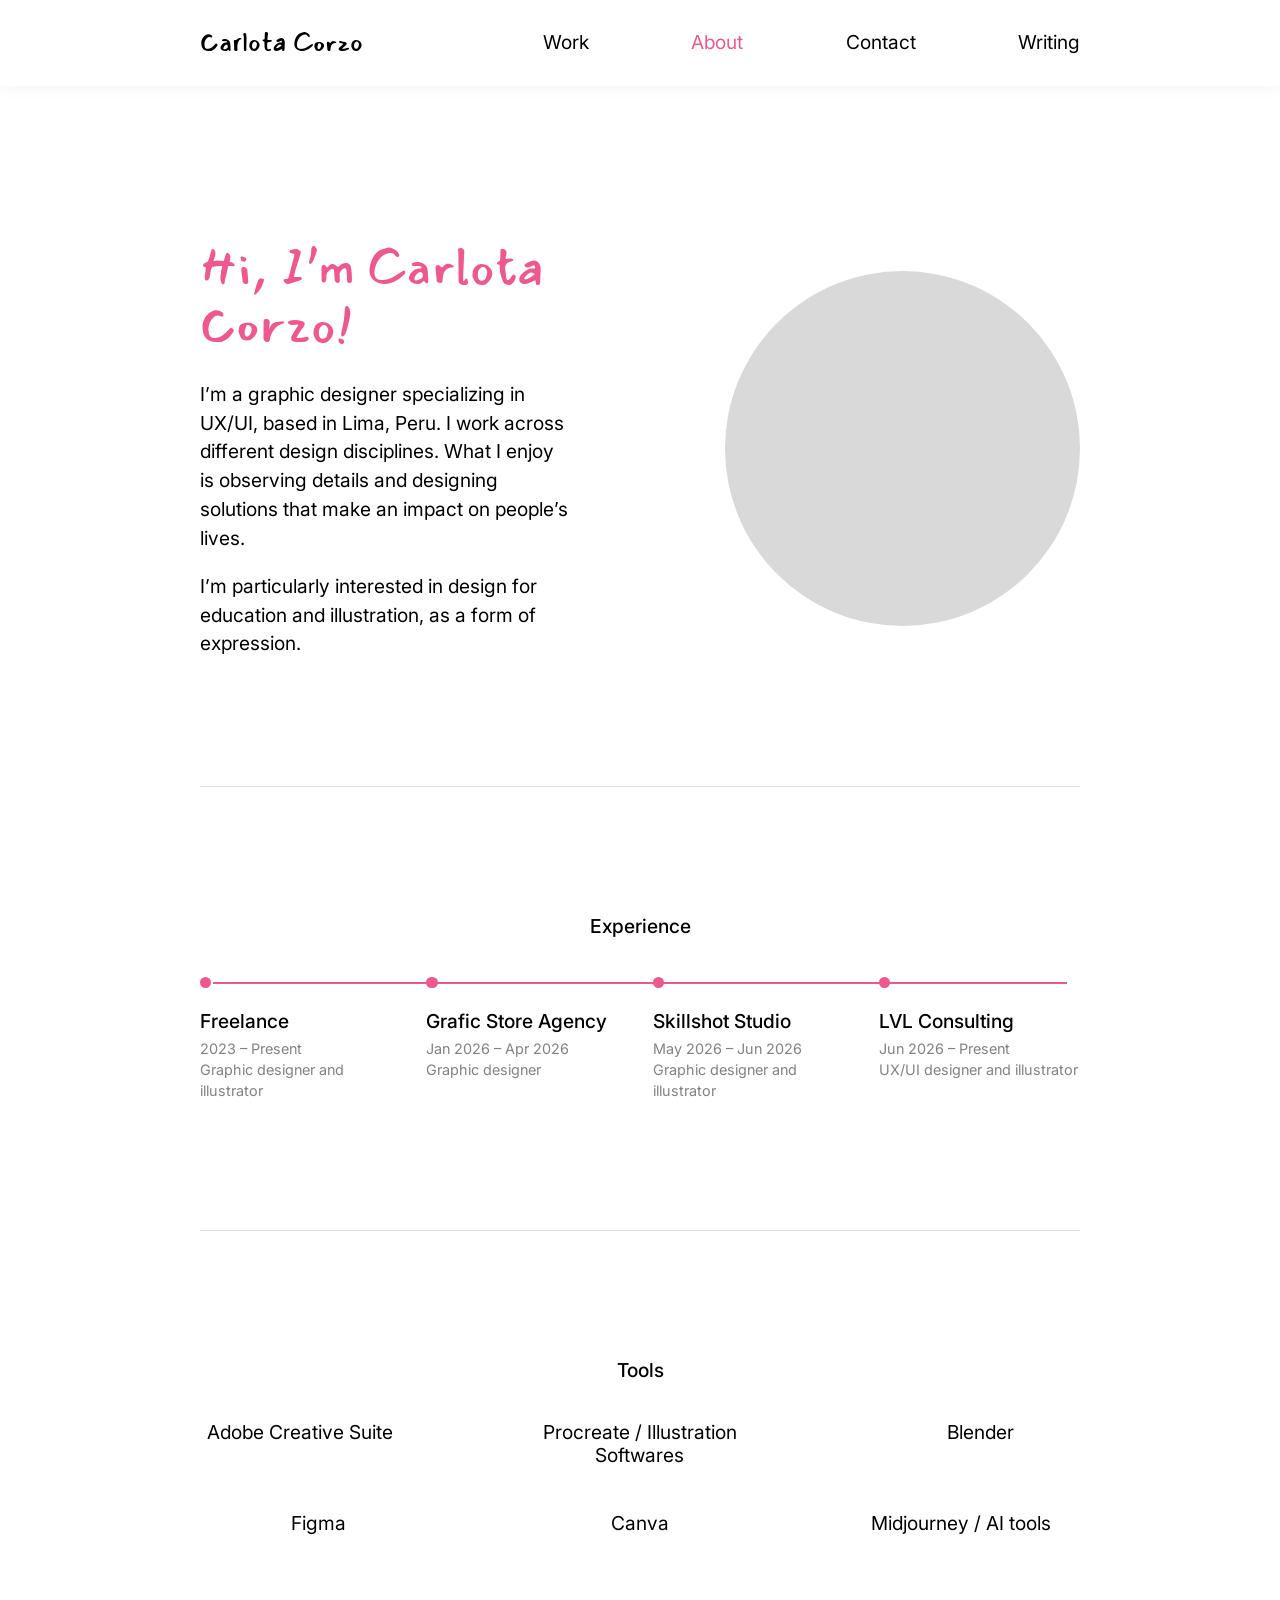
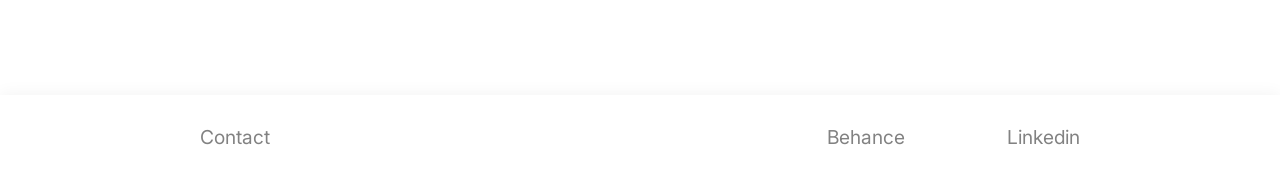
==== about.html @ dc57b3ca "Add files via upload" ====
<!DOCTYPE html>
<html lang="en">
<head>
  <meta charset="UTF-8">
  <meta name="viewport" content="width=device-width, initial-scale=1.0">

  <title>About — Carlota Corzo</title>
  <meta name="description" content="Carlota Corzo is a graphic designer specializing in UX/UI, based in Lima, Peru. Interested in design for education and illustration.">

  <link rel="preconnect" href="https://fonts.googleapis.com">
  <link rel="preconnect" href="https://fonts.gstatic.com" crossorigin>
  <link href="https://fonts.googleapis.com/css2?family=Inter:wght@400;500;600&family=Mansalva&display=swap" rel="stylesheet">

  <link rel="stylesheet" href="css/estilos.css">
</head>

<body>

<div class="pagina">

  <!-- ==========================================================
       NAVEGACIÓN
       ========================================================== -->
  <nav class="nav">
    <a href="index.html" class="nav-logo">Carlota Corzo</a>
    <ul class="nav-links">
      <li><a href="work.html">Work</a></li>
      <li><a href="about.html" class="activo">About</a></li>
      <li><a href="contact.html">Contact</a></li>
      <li><a href="writing.html">Writing</a></li>
    </ul>
  </nav>


  <main class="cuerpo">

    <!-- ==========================================================
         1. PRESENTACIÓN
         Texto a la izquierda, tu foto en el círculo de la derecha.
         ========================================================== -->
    <section class="about-intro">

      <div class="about-texto">

        <h1 class="about-saludo">Hi, I&rsquo;m Carlota Corzo!</h1>
        <!-- Es un <h1> y no un <p> por dos razones: es el
             encabezado principal de la página, y además así no
             le aplica la regla ".about-texto p", que es más
             específica que ".about-saludo" y lo achicaba. -->

        <p>
          I&rsquo;m a graphic designer specializing in UX/UI, based in
          Lima, Peru. I work across different design disciplines. What I
          enjoy is observing details and designing solutions that make an
          impact on people&rsquo;s lives.
        </p>

        <p>
          I&rsquo;m particularly interested in design for education and
          illustration, as a form of expression.
        </p>

      </div>

      <div class="about-foto">
        <!-- Cuando elijas la foto, descomenta esto:
        <img src="imagenes/carlota.jpg" alt="Carlota Corzo">
        Acá el alt SÍ lleva texto: es tu retrato, no decoración.
        -->
      </div>

    </section>


    <hr class="separador">


    <!-- ==========================================================
         2. EXPERIENCIA

         ⚠️ El orden va de izquierda a derecha en el sentido del
         tiempo: lo más antiguo primero, lo actual al final. En tu
         Figma estaba al revés, y un eje horizontal se lee como que
         el tiempo avanza hacia la derecha.

         Y está agregado el freelance, que había desaparecido.
         Con él puesto, tres prácticas en un mismo año dejan de
         leerse como rotación.

         Para agregar o quitar un puesto: copia o borra un bloque
         <div class="puesto"> entero. La línea rosa y los puntos
         se reacomodan solos.
         ========================================================== -->
    <section>
      <h2 class="titulo-seccion">Experience</h2>

      <div class="timeline">

        <div class="puesto">
          <div class="puesto-datos">
            <h3>Freelance</h3>
            <span class="fecha">2023 &ndash; Present</span>
            <span class="rol">Graphic designer and illustrator</span>
          </div>
        </div>

        <div class="puesto">
          <div class="puesto-datos">
            <h3>Grafic Store Agency</h3>
            <span class="fecha">Jan 2026 &ndash; Apr 2026</span>
            <span class="rol">Graphic designer</span>
          </div>
        </div>

        <div class="puesto">
          <div class="puesto-datos">
            <h3>Skillshot Studio</h3>
            <span class="fecha">May 2026 &ndash; Jun 2026</span>
            <span class="rol">Graphic designer and illustrator</span>
          </div>
        </div>

        <div class="puesto">
          <div class="puesto-datos">
            <h3>LVL Consulting</h3>
            <span class="fecha">Jun 2026 &ndash; Present</span>
            <span class="rol">UX/UI designer and illustrator</span>
          </div>
        </div>

      </div>
    </section>


    <hr class="separador">


    <!-- ==========================================================
         3. HERRAMIENTAS
         Seis, en dos filas desplazadas entre sí. El zigzag se
         arma desde el CSS, no desde acá: en el HTML son una
         lista normal y corriente.
         ========================================================== -->
    <section>
      <h2 class="titulo-seccion">Tools</h2>

      <ul class="tools">
        <li>Adobe Creative Suite</li>
        <li>Procreate / Illustration Softwares</li>
        <li>Blender</li>
        <li>Figma</li>
        <li>Canva</li>
        <li>Midjourney / AI tools</li>
      </ul>
    </section>

  </main>


  <!-- ==========================================================
       PIE DE PÁGINA
       ========================================================== -->
  <footer class="pie">
    <a href="contact.html">Contact</a>
    <ul class="pie-redes">
      <li><a href="https://www.behance.net/" target="_blank" rel="noopener">Behance</a></li>
      <li><a href="https://www.linkedin.com/" target="_blank" rel="noopener">Linkedin</a></li>
    </ul>
  </footer>

</div>

</body>
</html>
---- css/estilos.css ----
/* ============================================================
   PORTAFOLIO DE CARLOTA CORZO
   Todas las medidas vienen de tu Figma (frame de 1875px).

   Índice:
     1. La escala        cómo el diseño se adapta a cada pantalla
     2. Variables        colores y medidas
     3. Reseteo
     4. Base
     5. Navegación
     6. Hero
     7. Marquee          el carrusel infinito
     8. Capabilities
     9. Botón
    10. Pie de página
    11. Tablet y celular
    12. Menos movimiento
   ============================================================ */


/* ------------------------------------------------------------
   1. LA ESCALA
   Esto es lo que hace que tu diseño se vea igual en cualquier
   pantalla, y vale la pena entenderlo porque es lo que resuelve
   el problema de "en Figma se ve distinto".

   Diseñaste a 1875px. Casi ninguna pantalla tiene 1875px.
   Hay dos maneras de resolverlo:

   a) Medidas fijas: 36px son 36px siempre. En una pantalla de
      1400 el texto ocupa proporcionalmente más y tu composición
      se rompe.

   b) Medidas proporcionales: todo se achica junto, manteniendo
      las proporciones exactas. Es lo que hace Figma cuando te
      muestra el canvas al 75%.

   Elegimos la (b). El truco: en vez de escribir "36px" en cada
   regla, escribimos "2.25rem". Un "rem" es el tamaño base de la
   página, y acá ese tamaño base no es fijo: es un porcentaje
   del ancho de la ventana.

     16 / 1875 × 100 = 0.8533vw

   Entonces a 1875px de ancho, 1rem = 16px y todo mide lo de tu
   Figma. A 1400px, 1rem = 11.9px y todo mide un 75%, con las
   mismas proporciones.

   El clamp() le pone techo y piso: no crece más allá de tu
   diseño y no se achica hasta volverse ilegible.
   ------------------------------------------------------------ */
/* ⬇️ ESTA LÍNEA CONTROLA EL TAMAÑO DE TODO EL SITIO.

   El Figma está hecho a 16. Acá va 9.6, que es el 60%, porque
   es el tamaño que elegiste mirándolo en pantalla.

   Sube o baja ese número y cambia TODO junto, sin deformar nada:
   textos, círculo, cuadros del carrusel, separaciones, botón.
     16    = tu Figma a tamaño real
     12.8  = 80%, lo que elegiste
     11.2  = 70%
     9.6   = 60%                                                  */
html {
  font-size: 12.8px;
}

/* La tabla de conversión, por si quieres tocar algo:
     8px  = 0.5rem        80px  = 5rem
    10px  = 0.625rem     107px  = 6.6875rem
    16px  = 1rem         128px  = 8rem
    24px  = 1.5rem       160px  = 10rem
    32px  = 2rem         192px  = 12rem
    36px  = 2.25rem      319px  = 19.9375rem
    39px  = 2.4375rem    323px  = 20.1875rem
    40px  = 2.5rem       444px  = 27.75rem
    44px  = 2.75rem      690px  = 43.125rem
    48px  = 3rem         749px  = 46.8125rem
   Para convertir: el valor en px dividido 16. */


/* ------------------------------------------------------------
   2. VARIABLES
   ------------------------------------------------------------ */
:root {
  --tinta:  #000000;   /* Figma: negro puro en los textos */
  --papel:  #FFFFFF;
  --gris:   #828282;   /* Figma: los textos del pie */
  --hueco:  #D9D9D9;   /* Figma: los espacios sin imagen */
  --rosa:   #EE588F;   /* Figma: el acento */

  --ancho:  117.1875rem;  /* 1875px, tu frame */

  /* El aire a los lados. Lo elegiste mirándolo en pantalla.
     En tu Figma eran 80px, pero a pantalla completa quedaba
     demasiado pegado a los bordes. Va en px fijos a propósito:
     así no cambia cuando cambias el tamaño del sitio.
     El carrusel NO lo usa: sus piezas tocan el borde. */
  --margen: 200px;
  --sombra: 0 0.0625rem 1.25rem rgba(0, 0, 0, 0.05);  /* la de nav y pie */
}


/* ------------------------------------------------------------
   3. RESETEO
   ------------------------------------------------------------ */
* {
  margin: 0;
  padding: 0;
  box-sizing: border-box;
}

html { scroll-behavior: smooth; }


/* ------------------------------------------------------------
   4. BASE
   ------------------------------------------------------------ */
body {
  font-family: 'Inter', -apple-system, system-ui, sans-serif;
  font-size: 1.5rem;       /* 24px, que es tu tamaño de texto base */
  line-height: 1.2083;     /* 29/24, el interlineado de tu Figma */
  color: var(--tinta);
  background: var(--papel);
  -webkit-font-smoothing: antialiased;
}

a {
  color: inherit;
  text-decoration: none;
}

/* La página entera, apilada. El gap de 192px es el del
   Frame 36 de tu Figma, el que separa nav, contenido y pie. */
/* La página ocupa todo el ancho de la ventana, sin franjas
   blancas a los lados. Los tamaños son los de tu Figma al 60%,
   pero la maquetación se estira a la pantalla que haya. */
.pagina {
  display: flex;
  flex-direction: column;
  gap: 12rem;              /* 192px */
  width: 100%;
  min-height: 100vh;       /* al menos tan alta como la ventana */
}

/* El cuerpo crece para ocupar lo que sobre, y así el pie queda
   pegado abajo aunque la página tenga poco contenido. Sin esto,
   en Contact el pie quedaba a media pantalla con un hueco
   blanco debajo. */
.cuerpo { flex: 1; }


/* ------------------------------------------------------------
   5. NAVEGACIÓN
   Figma, Frame 2: 1875×107, padding 24px 80px, sombra suave.
   ------------------------------------------------------------ */
.nav {
  display: flex;
  justify-content: space-between;
  align-items: center;
  height: 6.6875rem;       /* 107px */
  padding: 1.5rem var(--margen);   /* 24px 80px */
  background: var(--papel);
  box-shadow: var(--sombra);
  position: sticky;
  top: 0;
  z-index: 100;
}

/* El logo. Siempre lleva al home, en todas las páginas. */
.nav-logo {
  font-family: 'Mansalva', cursive;
  font-weight: 400;
  font-size: 2rem;         /* 32px */
  line-height: 2.1875rem;  /* 35px */
}

.nav-links {
  display: flex;
  align-items: center;
  gap: 8rem;               /* 128px */
  list-style: none;
}

.nav-links a {
  font-size: 1.5rem;       /* 24px */
  line-height: 1.8125rem;  /* 29px */
  transition: color 0.18s;
}

.nav-links a:hover { color: var(--rosa); }

/* .activo marca la página en la que estás */
.nav-links a.activo { color: var(--rosa); }


/* ------------------------------------------------------------
   EL CUERPO
   Figma, Frame 19: las tres secciones con 160px entre ellas.
   ------------------------------------------------------------ */
.cuerpo {
  display: flex;
  flex-direction: column;
  gap: 10rem;              /* 160px */
}


/* ------------------------------------------------------------
   6. HERO
   Figma, Frame 16: alto 444, padding lateral 80, gap 323,
   contenido centrado.
   ------------------------------------------------------------ */
/* El texto a la izquierda y el círculo a la derecha, separados
   por todo el ancho disponible. En tu Figma iban centrados con
   323px entre medio, pero eso era a 1875 justos; en una pantalla
   más ancha quedarían los dos apiñados en el medio. */
.hero {
  display: flex;
  justify-content: space-between;
  align-items: center;
  gap: 20.1875rem;         /* 323px, el mínimo entre los dos */
  height: 27.75rem;        /* 444px */
  padding: 0 var(--margen);
}

/* La columna izquierda: la frase y, debajo, el botón */
.hero-izq {
  display: flex;
  flex-direction: column;
  align-items: flex-start;   /* el botón no se estira */
  gap: 3rem;
  flex-shrink: 0;
}

.hero-texto {
  width: 46.8125rem;       /* 749px, es lo que decide dónde corta */
  font-size: 2.25rem;      /* 36px */
  line-height: 2.75rem;    /* 44px */
}

/* La negrita y el rosa van por dentro del párrafo */
.hero-texto strong { font-weight: 600; }
.acento { color: var(--rosa); }

/* El círculo donde irá tu ilustración */
.hero-circulo {
  width: 27.75rem;         /* 444px */
  height: 27.75rem;
  flex-shrink: 0;
  border-radius: 50%;
  background: var(--hueco);
  overflow: hidden;
}

.hero-circulo img {
  width: 100%;
  height: 100%;
  object-fit: cover;       /* llena sin deformarse */
}


/* ------------------------------------------------------------
   7. EL MARQUEE
   Figma, Frame 17: piezas de 319×319, separadas 39px, sin
   padding lateral (tocan los bordes de la pantalla).

   Cómo funciona el bucle:
   1. La fila está escrita DOS VECES, idéntica
   2. La animación mueve la pista la mitad de su ancho total
   3. Al llegar vuelve al inicio de golpe, y como la segunda
      copia es igual a la primera, el salto cae donde la imagen
      es la misma y el ojo no lo nota

   Por eso la separación va con margin-right y no con gap: con
   gap, la última pieza no lleva separación y la cuenta del 50%
   se desajusta un poco, lo justo para que el salto se vea.
   ------------------------------------------------------------ */
.marquee {
  height: 19.9375rem;      /* 319px */
  overflow: hidden;
}

.marquee-pista {
  display: flex;
  width: max-content;
  animation: desliza 60s linear infinite;
}

/* Sube el 60s para que vaya más lento, bájalo para más rápido */

@keyframes desliza {
  from { transform: translateX(0); }
  to   { transform: translateX(-50%); }
}

/* Se pausa al pasar el mouse, para poder mirar una pieza */
.marquee:hover .marquee-pista { animation-play-state: paused; }

/* Cada pieza es un enlace: al hacer clic lleva a su proyecto.
   Antes eran bloques muertos y nada avisaba que se podía. */
.marquee-item {
  display: block;
  width: 19.9375rem;       /* 319px */
  height: 19.9375rem;
  margin-right: 2.4375rem; /* 39px */
  flex-shrink: 0;
  background: var(--hueco);
  overflow: hidden;
  transition: opacity 0.25s;
}

.marquee-item:hover { opacity: 0.8; }

.marquee-item img {
  width: 100%;
  height: 100%;
  object-fit: cover;
}


/* ------------------------------------------------------------
   8. CAPABILITIES
   Figma, Frame 18: alto 258, padding lateral 80, el bloque
   pegado a la derecha. Frame 6: ancho 690, gap 24 entre partes.
   ------------------------------------------------------------ */
.capacidades {
  display: flex;
  justify-content: flex-end;   /* pegado a la derecha */
  align-items: center;
  height: 16.125rem;           /* 258px */
  padding: 0 var(--margen);
}

.capacidades-bloque {
  display: flex;
  flex-direction: column;
  align-items: flex-start;
  gap: 1.5rem;                 /* 24px */
  width: 43.125rem;            /* 690px */
}

/* El rótulo */
.rotulo {
  font-weight: 500;
  font-size: 1.5rem;           /* 24px */
  line-height: 1.8125rem;      /* 29px */
}

.capacidades p {
  font-size: 2rem;             /* 32px */
  line-height: 2.4375rem;      /* 39px */
}

/* La separación entre las dos frases, dentro del mismo bloque */
.capacidades .frase-1 { margin-bottom: 1rem; }  /* 16px */


/* ------------------------------------------------------------
   9. BOTÓN
   Figma, Frame 5: 247×48, padding 8px 40px, borde 1.5 rosa,
   radio 40.
   ------------------------------------------------------------ */
.boton {
  display: inline-flex;
  justify-content: center;
  align-items: center;
  height: 3rem;                /* 48px */
  padding: 0.5rem 2.5rem;      /* 8px 40px */
  border: 1.5px solid var(--rosa);
  border-radius: 2.5rem;       /* 40px */
  color: var(--rosa);
  font-weight: 500;
  font-size: 1.5rem;           /* 24px */
  line-height: 1.8125rem;      /* 29px */
  white-space: nowrap;         /* que el texto no se parta */
  transition: background 0.18s, color 0.18s;
}

.boton:hover {
  background: var(--rosa);
  color: var(--papel);
}

/* La flechita que va dentro de algunos botones. Se separa un
   poco al pasar el mouse, el mismo gesto que el navegador de
   proyectos y la flecha de volver. */
.boton .flecha {
  display: inline-block;
  margin-left: 0.75rem;
  transition: margin-left 0.18s;
}

.boton:hover .flecha { margin-left: 1.25rem; }


/* ------------------------------------------------------------
   10. PIE DE PÁGINA
   Figma, Frame 3: idéntico a la nav, con los textos en gris.
   ------------------------------------------------------------ */
.pie {
  display: flex;
  justify-content: space-between;
  align-items: center;
  height: 6.6875rem;           /* 107px */
  padding: 1.5rem var(--margen);
  background: var(--papel);
  color: var(--gris);

  /* La sombra va hacia ARRIBA, al revés que la de la nav.
     Una sombra siempre se proyecta hacia el contenido que está
     al otro lado: la nav la tira hacia abajo, el pie hacia
     arriba. Con la misma de la nav quedaba una franja gris
     colgando debajo del pie. */
  box-shadow: 0 -0.0625rem 1.25rem rgba(0, 0, 0, 0.05);
}

.pie a {
  font-size: 1.5rem;
  line-height: 1.8125rem;
  transition: color 0.18s;
}

.pie a:hover { color: var(--rosa); }

.pie-redes {
  display: flex;
  align-items: center;
  gap: 8rem;                   /* 128px */
  list-style: none;
}


/* ============================================================
   LA PÁGINA WORK
   ============================================================ */


/* ------------------------------------------------------------
   W1. LA CABECERA
   El rótulo y el titular a la izquierda; el filtro a la derecha.
   ------------------------------------------------------------ */
.work-cabecera {
  display: flex;
  justify-content: space-between;
  align-items: flex-end;   /* alineados por abajo, no por arriba */
  gap: 5rem;
  padding: 0 var(--margen);
}

.work-titular {
  margin-top: 1.5rem;      /* 24px */
  max-width: 37rem;        /* fuerza el corte en dos líneas */
  font-size: 2.5rem;       /* 40px */
  line-height: 1.22;
  font-weight: 400;        /* el titular NO va en negrita */
}


/* ------------------------------------------------------------
   W2. LOS CONTROLES DEL FILTRO
   ------------------------------------------------------------ */
.filtros {
  display: flex;
  align-items: center;
  gap: 2rem;
  flex-shrink: 0;          /* que no se aplasten */
}

/* El desplegable. Los navegadores le ponen un estilo propio
   bastante feo, así que lo apagamos con appearance: none y
   dibujamos la flechita nosotros, con una imagen de fondo. */
.filtro-select {
  appearance: none;
  -webkit-appearance: none;
  font-family: inherit;
  font-size: 1.5rem;       /* 24px */
  color: var(--tinta);
  background-color: var(--papel);
  border: 1px solid #CFCFCF;
  border-radius: 2.5rem;   /* la cápsula */
  padding: 0.6rem 3.5rem 0.6rem 1.75rem;  /* el hueco de la derecha es para la flecha */
  cursor: pointer;

  /* La flechita, dibujada como un SVG dentro del propio CSS */
  background-image: url("data:image/svg+xml;utf8,<svg xmlns='http://www.w3.org/2000/svg' width='14' height='9' viewBox='0 0 14 9' fill='none'><path d='M1 1L7 7L13 1' stroke='%23333' stroke-width='1.6' stroke-linecap='round'/></svg>");
  background-repeat: no-repeat;
  background-position: right 1.5rem center;
  transition: border-color 0.18s;
}

.filtro-select:hover { border-color: var(--rosa); }

/* Cuando hay un filtro puesto, el control se pone rosa.
   La clase la agrega el JavaScript. */
.filtro-select.activo {
  border-color: var(--rosa);
  color: var(--rosa);
}

/* "Clear filters" es un botón, no un enlace: ejecuta una acción
   en la página, no lleva a otro lado. Pero se ve como texto. */
.limpiar {
  font-family: inherit;
  font-size: 1.5rem;
  color: var(--gris);
  background: none;
  border: none;
  cursor: pointer;
  transition: color 0.18s;
}

.limpiar:hover { color: var(--rosa); }


/* ------------------------------------------------------------
   W3. LA GRILLA DE PROYECTOS
   Tres columnas. Es la parte que más vas a tocar.
   ------------------------------------------------------------ */
.grilla {
  display: grid;
  grid-template-columns: repeat(3, 1fr);
  gap: 5rem 3.5rem;        /* 80px entre filas, 56px entre columnas */
  padding: 0 var(--margen);
}

.pieza {
  display: block;
}

/* Cuando una pieza no pasa el filtro, el JavaScript le pone
   esta clase y desaparece de la grilla. Las demás se reacomodan
   solas, que es la gracia de usar grid. */
.pieza.oculta { display: none; }

.pieza-imagen {
  aspect-ratio: 1 / 1;     /* siempre cuadrada */
  background: var(--hueco);
  overflow: hidden;
  margin-bottom: 1.25rem;
  transition: opacity 0.25s;
}

.pieza:hover .pieza-imagen { opacity: 0.82; }

.pieza-imagen img {
  width: 100%;
  height: 100%;
  object-fit: cover;       /* llena sin deformarse */
}

.pieza-titulo {
  font-size: 1.5rem;       /* 24px */
  font-weight: 500;
  line-height: 1.2;
  padding-bottom: 0.5rem;
  border-bottom: 1px solid #D5D5D5;   /* la línea fina de tu Figma */
}

.pieza-tags {
  margin-top: 0.5rem;
  font-size: 1rem;         /* 16px */
  color: var(--gris);
}

/* El aviso que aparece si el filtro no encuentra nada */
.sin-resultados {
  grid-column: 1 / -1;     /* ocupa las tres columnas */
  padding: 4rem 0;
  font-size: 1.5rem;
  color: var(--gris);
}


/* ============================================================
   LA PÁGINA ABOUT
   ============================================================ */


/* ------------------------------------------------------------
   A1. EL BLOQUE DE PRESENTACIÓN
   Misma estructura que el hero de la portada: texto a la
   izquierda, círculo a la derecha. Acá el círculo es tu foto.
   ------------------------------------------------------------ */
.about-intro {
  display: flex;
  justify-content: space-between;
  align-items: center;
  gap: 12rem;
  padding: 0 var(--margen);
}

.about-texto {
  max-width: 46.8125rem;   /* 749px, el mismo ancho del hero */
}

/* El saludo va entero en Mansalva y en rosa, de un solo tamaño.
   Es una frase cerrada, no el arranque de la que sigue, y por
   eso lleva el espacio de un párrafo completo debajo. */
/* ⚠️ Esta regla la comparte con el "Let's talk." de Contact.
   Son los dos saludos grandes del sitio y tienen que verse
   igual, así que se declaran juntos a propósito: por separado
   se desincronizaron una vez y cada uno acabó con un tamaño
   distinto en pantalla angosta. */
.about-saludo,
.contacto-titular {
  font-family: 'Mansalva', cursive;
  font-size: 3.90625rem;   /* 50px, lo elegiste a ojo */
  font-weight: 400;
  line-height: 1.15;
  margin-bottom: 2rem;
  color: var(--rosa);
}

.about-texto p {
  font-size: 1.5rem;       /* 24px */
  line-height: 1.5;
  margin-bottom: 1.5rem;
}

.about-texto p:last-child { margin-bottom: 0; }

/* El círculo de la foto */
.about-foto {
  width: 27.75rem;         /* 444px, igual que el de la portada */
  height: 27.75rem;
  flex-shrink: 0;
  border-radius: 50%;
  background: var(--hueco);
  overflow: hidden;
}

.about-foto img {
  width: 100%;
  height: 100%;
  object-fit: cover;
}


/* ------------------------------------------------------------
   A2. LAS LÍNEAS SEPARADORAS Y LOS TÍTULOS DE SECCIÓN
   ------------------------------------------------------------ */
.separador {
  height: 1px;
  background: #E0E0E0;
  border: none;
  margin: 0 var(--margen);
}

.titulo-seccion {
  text-align: center;
  font-size: 1.5rem;       /* 24px */
  font-weight: 500;
  margin-bottom: 3rem;
}


/* ------------------------------------------------------------
   A3. LA LÍNEA DE TIEMPO

   Va de izquierda a derecha en el sentido del tiempo: lo más
   antiguo a la izquierda, lo actual a la derecha. En tu Figma
   estaba al revés, y un eje horizontal se lee como que el tiempo
   avanza hacia la derecha.

   La línea rosa es un pseudo-elemento: un trocito de decoración
   que se dibuja desde el CSS, sin tener que ponerlo en el HTML.
   ------------------------------------------------------------ */
.timeline {
  position: relative;
  display: grid;
  grid-auto-flow: column;        /* los puestos, en fila */
  grid-auto-columns: 1fr;        /* todos del mismo ancho */
  padding: 0 var(--margen);
  gap: 2rem;
}

/* La línea horizontal que los une */
.timeline::before {
  content: "";
  position: absolute;
  top: 0.4375rem;                /* a la altura del centro de los puntos */
  left: calc(var(--margen) + 1rem);
  right: calc(var(--margen) + 1rem);
  height: 1.5px;
  background: var(--rosa);
}

.puesto { position: relative; }

/* El puntito rosa de cada puesto */
.puesto::before {
  content: "";
  position: absolute;
  top: 0;
  left: 0;
  width: 0.875rem;
  height: 0.875rem;
  border-radius: 50%;
  background: var(--rosa);
}

.puesto-datos {
  padding-top: 2.5rem;           /* deja aire debajo del punto */
  border-top: 1px solid transparent;
}

.puesto h3 {
  font-size: 1.5rem;             /* 24px */
  font-weight: 500;
  margin-bottom: 0.5rem;
}

.puesto .fecha,
.puesto .rol {
  display: block;
  font-size: 1.125rem;           /* 18px */
  color: var(--gris);
  line-height: 1.45;
}


/* ------------------------------------------------------------
   A4. LAS HERRAMIENTAS
   Seis, en dos filas, desplazadas entre sí para que no se lean
   como una tabla. Es el zigzag de tu Figma.
   ------------------------------------------------------------ */
.tools {
  display: grid;
  grid-template-columns: repeat(3, 1fr);
  gap: 2rem;
  padding: 0 var(--margen);
  text-align: center;
  font-size: 1.5rem;             /* 24px */
}

/* El desplazamiento que arma el zigzag. Sube o baja estos
   valores para abrirlo o cerrarlo. */
.tools li:nth-child(1) { transform: translateX(-3rem); }
.tools li:nth-child(3) { transform: translateX(3rem); }
.tools li:nth-child(4) { transform: translate(-1.5rem, 1.5rem); }
.tools li:nth-child(5) { transform: translateY(1.5rem); }
.tools li:nth-child(6) { transform: translate(1.5rem, 1.5rem); }

.tools { list-style: none; padding-bottom: 2rem; }


/* ============================================================
   LA PÁGINA CONTACT
   ============================================================ */


/* ------------------------------------------------------------
   C1. EL BLOQUE DE ARRIBA
   Titular y bajada a la izquierda, formulario a la derecha.
   ------------------------------------------------------------ */
.contacto-intro {
  display: flex;
  justify-content: space-between;
  align-items: flex-start;
  gap: 10rem;
  padding: 0 var(--margen);
}

.contacto-texto { max-width: 37rem; }

.contacto-texto p {
  font-size: 1.5rem;       /* 24px */
  line-height: 1.5;
}


/* ------------------------------------------------------------
   C2. EL FORMULARIO
   ------------------------------------------------------------ */
.formulario {
  width: 43.125rem;        /* 690px, el mismo ancho de Capabilities */
  flex-shrink: 0;
  display: flex;
  flex-direction: column;
  gap: 1.5rem;
}

.campo {
  display: flex;
  flex-direction: column;
  gap: 0.5rem;
}

.campo label {
  font-size: 1rem;         /* 16px */
  color: var(--gris);
}

/* Los campos de texto. font: inherit es importante: sin eso,
   los navegadores les ponen su propia tipografía y quedan
   distintos al resto del sitio. */
.campo input,
.campo textarea {
  font: inherit;
  font-size: 1.25rem;      /* 20px */
  color: var(--tinta);
  background: var(--papel);
  border: 1px solid #CFCFCF;
  border-radius: 0.75rem;
  padding: 0.9rem 1.25rem;
  transition: border-color 0.18s;
}

.campo textarea {
  resize: vertical;        /* se puede agrandar a lo alto, no a lo ancho */
  min-height: 9rem;
}

/* :focus es cuando el campo está seleccionado. outline: none
   apaga el recuadro feo del navegador, pero SOLO porque lo
   reemplazamos por el borde rosa: nunca hay que quitarlo sin
   poner otra señal, o quien navega con teclado se pierde. */
.campo input:focus,
.campo textarea:focus {
  outline: none;
  border-color: var(--rosa);
}

/* El botón de enviar. Es el mismo de la portada pero relleno,
   porque acá es la acción principal de la página. */
.boton-lleno {
  align-self: flex-start;
  border: 1.5px solid var(--rosa);
  background: var(--rosa);
  color: var(--papel);
}

.boton-lleno:hover {
  background: var(--papel);
  color: var(--rosa);
}


/* ------------------------------------------------------------
   C3. LA LISTA DE ENLACES
   Filas anchas separadas por líneas finas. Es el mismo recurso
   que usan las tarjetas de Work y los puestos de About.
   ------------------------------------------------------------ */
.enlaces {
  list-style: none;
  padding: 0 var(--margen);
}

.enlaces li { border-top: 1px solid #E0E0E0; }

.enlaces li:last-child { border-bottom: 1px solid #E0E0E0; }

.enlaces a {
  display: flex;
  justify-content: space-between;
  align-items: baseline;
  gap: 2rem;
  padding: 1.75rem 0;
  font-size: 2rem;         /* 32px */
  transition: padding-left 0.22s, color 0.22s;
}

/* Al pasar el mouse, el renglón se corre hacia adentro */
.enlaces a:hover {
  padding-left: 1.5rem;
  color: var(--rosa);
}

.enlaces .dato {
  font-size: 1.5rem;       /* 24px */
  color: var(--gris);
}

.enlaces a:hover .dato { color: var(--rosa); }


/* ============================================================
   LA PÁGINA WRITING
   ============================================================ */


/* ------------------------------------------------------------
   W-1. LA LISTA DE TEXTOS

   A diferencia de Work, acá NO hay grilla de tarjetas. Un texto
   no se elige por cómo se ve: se elige leyendo el título. Por
   eso es una lista en una sola columna, angosta, igual que un
   índice de revista.
   ------------------------------------------------------------ */
/* La lista ocupa todo el ancho, para que las líneas separadoras
   crucen la página entera, como las de Work y About. El texto
   de adentro sí va angosto: una línea muy larga cansa de leer. */
.writing {
  padding: 0 var(--margen);
}

.entrada {
  display: block;
  padding: 2.5rem 0;
  border-bottom: 1px solid #E0E0E0;
  transition: padding-left 0.22s;
}

.entrada:first-child { border-top: 1px solid #E0E0E0; }

.entrada:hover { padding-left: 1.5rem; }

.entrada-fecha {
  font-size: 1rem;         /* 16px */
  color: var(--gris);
  margin-bottom: 0.5rem;
}

.entrada h2 {
  max-width: 48rem;        /* el texto angosto, la línea ancha */
  font-size: 2rem;         /* 32px */
  font-weight: 500;
  line-height: 1.25;
  margin-bottom: 0.75rem;
  transition: color 0.22s;
}

.entrada:hover h2 { color: var(--rosa); }

.entrada-bajada {
  font-size: 1.25rem;      /* 20px */
  line-height: 1.5;
  color: var(--gris);
  max-width: 48rem;
}


/* ============================================================
   LA PÁGINA DE UN PROYECTO
   ============================================================ */


/* ------------------------------------------------------------
   P1. LA CABECERA
   Título y descripción a la izquierda; fecha y etiquetas a la
   derecha, alineadas arriba.
   ------------------------------------------------------------ */
.proyecto-cabecera {
  display: flex;
  justify-content: space-between;
  align-items: flex-start;
  gap: 8rem;
  padding: 0 var(--margen);
}

/* La flecha de volver, encima del título */
.volver {
  display: inline-flex;
  align-items: center;
  gap: 0.5rem;
  font-size: 1.25rem;      /* 20px */
  color: var(--gris);
  margin-bottom: 1rem;
  transition: color 0.2s, gap 0.2s;
}

.volver:hover {
  color: var(--rosa);
  gap: 0.9rem;             /* la flecha se separa un poco */
}

.proyecto-titulo-grande {
  font-size: 3rem;         /* 48px */
  font-weight: 400;
  line-height: 1.1;
  margin-bottom: 1.5rem;
}

.proyecto-descripcion {
  max-width: 46rem;
  font-size: 1.25rem;      /* 20px */
  line-height: 1.5;
}

/* La columna de la derecha */
.proyecto-ficha {
  flex-shrink: 0;
  text-align: right;
  padding-top: 2.5rem;     /* baja un poco, como en tu referencia */
}

.proyecto-fecha {
  font-size: 1.25rem;
  color: var(--gris);
  margin-bottom: 1rem;
}

/* Las etiquetas en cápsulas */
.proyecto-tags {
  display: flex;
  flex-wrap: wrap;
  justify-content: flex-end;
  gap: 0.75rem;
  list-style: none;
}

.proyecto-tags li {
  padding: 0.4rem 1.25rem;
  border: 1px solid #CFCFCF;
  border-radius: 2.5rem;
  font-size: 1rem;         /* 16px */
  color: var(--gris);
}


/* ------------------------------------------------------------
   P2. LA GALERÍA DE IMÁGENES

   ESTE ES EL SISTEMA. Lee esto una vez y después solo pegas
   bloques.

   La página se divide en 12 columnas invisibles. Cada imagen
   dice cuántas ocupa, poniéndole una clase:

     .ancha        las 12   → de lado a lado
     .dos-tercios   8
     .mitad         6       → dos de estas, una al lado de otra
     .un-tercio     4       → tres de estas por fila

   Si una imagen no lleva clase, ocupa media. Puedes mezclar
   libremente: la fila se corta sola cuando se llenan las 12.

   REGLA IMPORTANTE: las imágenes conservan su proporción real.
   Si subes un empaque vertical, se ve vertical; no se recorta
   para caber en un cuadrado. Por eso el mosaico queda irregular,
   que es justo lo que lo hace ver bien y no un catálogo.
   ------------------------------------------------------------ */
.galeria {
  display: grid;
  grid-template-columns: repeat(12, 1fr);
  gap: 2.5rem;
  padding: 0 var(--margen);
  align-items: start;      /* cada imagen con su alto, sin estirarse */
}

.galeria figure { grid-column: span 6; }   /* el valor por defecto */

.galeria .ancha       { grid-column: span 12; }
.galeria .dos-tercios { grid-column: span 8; }
.galeria .mitad       { grid-column: span 6; }
.galeria .un-tercio   { grid-column: span 4; }

.galeria img {
  width: 100%;
  height: auto;            /* el alto lo decide la imagen */
  display: block;
}

/* El hueco gris mientras no hay imagen. Lleva una proporción
   para que se vea algo; al poner la foto de verdad, sobra. */
.hueco-imagen {
  width: 100%;
  aspect-ratio: 4 / 3;
  background: var(--hueco);
}

.hueco-imagen.vertical { aspect-ratio: 3 / 4; }
.hueco-imagen.cuadrado { aspect-ratio: 1 / 1; }
.hueco-imagen.panorama { aspect-ratio: 16 / 9; }

.galeria figcaption {
  margin-top: 0.75rem;
  font-size: 1rem;
  color: var(--gris);
}

/* --- El patrón "una grande y dos apiladas al lado" ---
   Es el de tu referencia, y no se puede armar solo con anchos:
   hace falta decir que la de la izquierda vale por dos filas.
   Esta clase lo resuelve. La columna de la derecha es un div
   que contiene las dos chicas. */
.galeria .columna-doble {
  grid-column: span 4;
  display: flex;
  flex-direction: column;
  gap: 2.5rem;
}

.galeria .columna-doble figure { grid-column: auto; }


/* ------------------------------------------------------------
   P3. LA NAVEGACIÓN ENTRE PROYECTOS
   Va al final, antes del pie. Evita que el caso termine en un
   callejón sin salida: el que llegó hasta abajo quiere ver otro.
   ------------------------------------------------------------ */
.nav-proyectos {
  display: flex;
  justify-content: space-between;
  align-items: center;
  gap: 2rem;
  padding: 2rem var(--margen);

  /* Los márgenes negativos recortan las separaciones generales
     del sitio, que acá quedaban enormes: 160px contra la última
     imagen y 192px contra el pie. Esto es un cierre de página,
     no una sección más, y pide ir apretado. */
  margin-top: -7rem;       /* deja unos 48px con las imágenes */
  margin-bottom: -10rem;   /* deja unos 32px con el pie */
}

.nav-proyectos a {
  display: flex;
  align-items: center;
  gap: 0.75rem;
  font-size: 1.5rem;       /* 24px */
  transition: color 0.2s, gap 0.2s;
}

.nav-proyectos a:hover {
  color: var(--rosa);
  gap: 1.25rem;            /* la flecha se separa un poco */
}

/* El nombre del proyecto, debajo del "Next project" */
.nav-proyectos .nombre {
  display: block;
  font-size: 1rem;
  color: var(--gris);
  margin-top: 0.25rem;
}

/* Cuando no hay proyecto anterior, este div vacío mantiene el
   "Next project" pegado a la derecha */
.nav-proyectos .vacio { flex: 1; }


/* ------------------------------------------------------------
   11. TABLET Y CELULAR

   Por debajo de 1100px la escala proporcional dejaría el texto
   demasiado chico para leer, así que a partir de acá el diseño
   cambia de forma en vez de seguir achicándose:
   el hero se apila, los bloques se ensanchan y los tamaños
   vuelven a ser fijos.
   ------------------------------------------------------------ */
@media (max-width: 1100px) {

  html { font-size: 16px; }    /* se corta la escala proporcional */

  :root { --margen: 24px; }

  .pagina { gap: 64px; }

  .cuerpo { gap: 64px; }

  .nav { height: auto; padding: 16px var(--margen); }

  .nav-logo { font-size: 24px; line-height: 1.2; }

  .nav-links { gap: 24px; }

  .nav-links a { font-size: 16px; }

  /* El hero se apila: primero el círculo, después el texto */
  .hero {
    flex-direction: column;
    height: auto;
    gap: 32px;
    padding: 24px var(--margen) 0;
  }

  .hero-circulo { order: -1; width: 200px; height: 200px; }

  .hero-izq { gap: 24px; width: 100%; }

  .hero-texto { width: 100%; font-size: 24px; line-height: 32px; }

  .marquee { height: 180px; }

  .marquee-item { width: 180px; height: 180px; margin-right: 16px; }

  /* El bloque de capacidades pasa a ocupar todo el ancho */
  .capacidades { height: auto; justify-content: flex-start; }

  .capacidades-bloque { width: 100%; gap: 20px; }

  .rotulo { font-size: 16px; }

  .capacidades p { font-size: 20px; line-height: 26px; }

  .boton { height: 44px; font-size: 16px; padding: 8px 24px; }

  .pie {
    height: auto;
    flex-direction: column;
    align-items: flex-start;
    gap: 16px;
    padding: 24px var(--margen);
  }

  .pie a { font-size: 16px; }

  .pie-redes { gap: 32px; }

  /* ----- La página Work en pantalla angosta ----- */

  /* La cabecera se apila: primero el titular, después el filtro */
  .work-cabecera {
    flex-direction: column;
    align-items: flex-start;
    gap: 24px;
  }

  .work-titular { font-size: 26px; max-width: none; margin-top: 12px; }

  .filtros { gap: 16px; flex-wrap: wrap; }

  .filtro-select,
  .limpiar { font-size: 15px; }

  .filtro-select { padding: 8px 40px 8px 18px; border-radius: 40px; }

  /* De tres columnas a dos */
  .grilla { grid-template-columns: repeat(2, 1fr); gap: 32px 16px; }

  .pieza-titulo { font-size: 16px; }

  .pieza-tags { font-size: 13px; }
}


/* En celular, una sola columna */
@media (max-width: 600px) {
  .grilla { grid-template-columns: 1fr; gap: 32px; }
}


/* ----- La página About en pantalla angosta ----- */
@media (max-width: 1100px) {

  /* El bloque de presentación se apila, con la foto primero */
  .about-intro {
    flex-direction: column;
    gap: 28px;
    padding-top: 24px;
  }

  .about-foto { order: -1; width: 180px; height: 180px; }

  /* Los dos saludos, juntos otra vez */
  .about-saludo,
  .contacto-titular { font-size: 34px; margin-bottom: 16px; }

  .about-texto p { font-size: 16px; margin-bottom: 16px; }

  .titulo-seccion { font-size: 16px; margin-bottom: 24px; }

  /* La línea de tiempo pasa de horizontal a vertical:
     en una pantalla angosta no hay sitio para cuatro columnas. */
  .timeline {
    grid-auto-flow: row;
    grid-auto-columns: auto;
    gap: 24px;
  }

  .timeline::before { display: none; }

  .puesto::before { width: 10px; height: 10px; }

  .puesto-datos { padding-top: 0; padding-left: 24px; }

  .puesto h3 { font-size: 17px; }

  .puesto .fecha,
  .puesto .rol { font-size: 14px; }

  /* Las herramientas, en dos columnas y sin zigzag */
  .tools {
    grid-template-columns: repeat(2, 1fr);
    gap: 16px;
    font-size: 15px;
    text-align: left;
  }

  .tools li { transform: none !important; }


  /* ----- La página Contact en pantalla angosta ----- */

  .contacto-intro {
    flex-direction: column;
    gap: 32px;
    padding-top: 24px;
  }


  .contacto-texto p { font-size: 16px; }

  .formulario { width: 100%; gap: 16px; }

  .campo input,
  .campo textarea { font-size: 16px; border-radius: 10px; padding: 12px 14px; }

  .enlaces a { font-size: 20px; padding: 18px 0; }

  .enlaces .dato { font-size: 14px; }


  /* ----- La página Writing en pantalla angosta ----- */

  .writing { max-width: none; }

  .entrada { padding: 24px 0; }

  .entrada:hover { padding-left: 0; }   /* sin mouse no hace falta */

  .entrada-fecha { font-size: 13px; }

  .entrada h2 { font-size: 20px; }

  .entrada-bajada { font-size: 15px; }


  /* ----- La página de proyecto en pantalla angosta ----- */

  .proyecto-cabecera {
    flex-direction: column;
    gap: 24px;
    padding-top: 24px;
  }

  .proyecto-titulo-grande { font-size: 30px; margin-bottom: 12px; }

  .proyecto-descripcion { font-size: 16px; max-width: none; }

  /* La ficha pasa a la izquierda, debajo del texto */
  .proyecto-ficha { text-align: left; padding-top: 0; }

  .proyecto-tags { justify-content: flex-start; }

  .proyecto-tags li { font-size: 13px; padding: 5px 14px; }

  .proyecto-fecha { font-size: 15px; }

  /* La galería pasa a una sola columna: en el celular todas las
     imágenes se ven a todo el ancho, una debajo de otra. */
  .galeria { grid-template-columns: 1fr; gap: 20px; }

  .galeria figure,
  .galeria .ancha,
  .galeria .dos-tercios,
  .galeria .mitad,
  .galeria .un-tercio,
  .galeria .columna-doble { grid-column: auto; }

  .galeria .columna-doble { gap: 20px; }

  .volver { font-size: 15px; margin-bottom: 8px; }

  .nav-proyectos {
    padding: 20px var(--margen);
    margin-top: -40px;
    margin-bottom: -44px;
  }

  .nav-proyectos a { font-size: 16px; }

  .nav-proyectos .nombre { font-size: 13px; }
}


/* ------------------------------------------------------------
   12. SI ALGUIEN PIDIÓ MENOS MOVIMIENTO

   Hay gente a la que el movimiento constante le marea y lo
   configura en su sistema operativo. Esto respeta ese ajuste:
   el carrusel se queda quieto.
   ------------------------------------------------------------ */
@media (prefers-reduced-motion: reduce) {
  .marquee-pista { animation: none; }
  html { scroll-behavior: auto; }
  * { transition-duration: 0.01ms !important; }
}
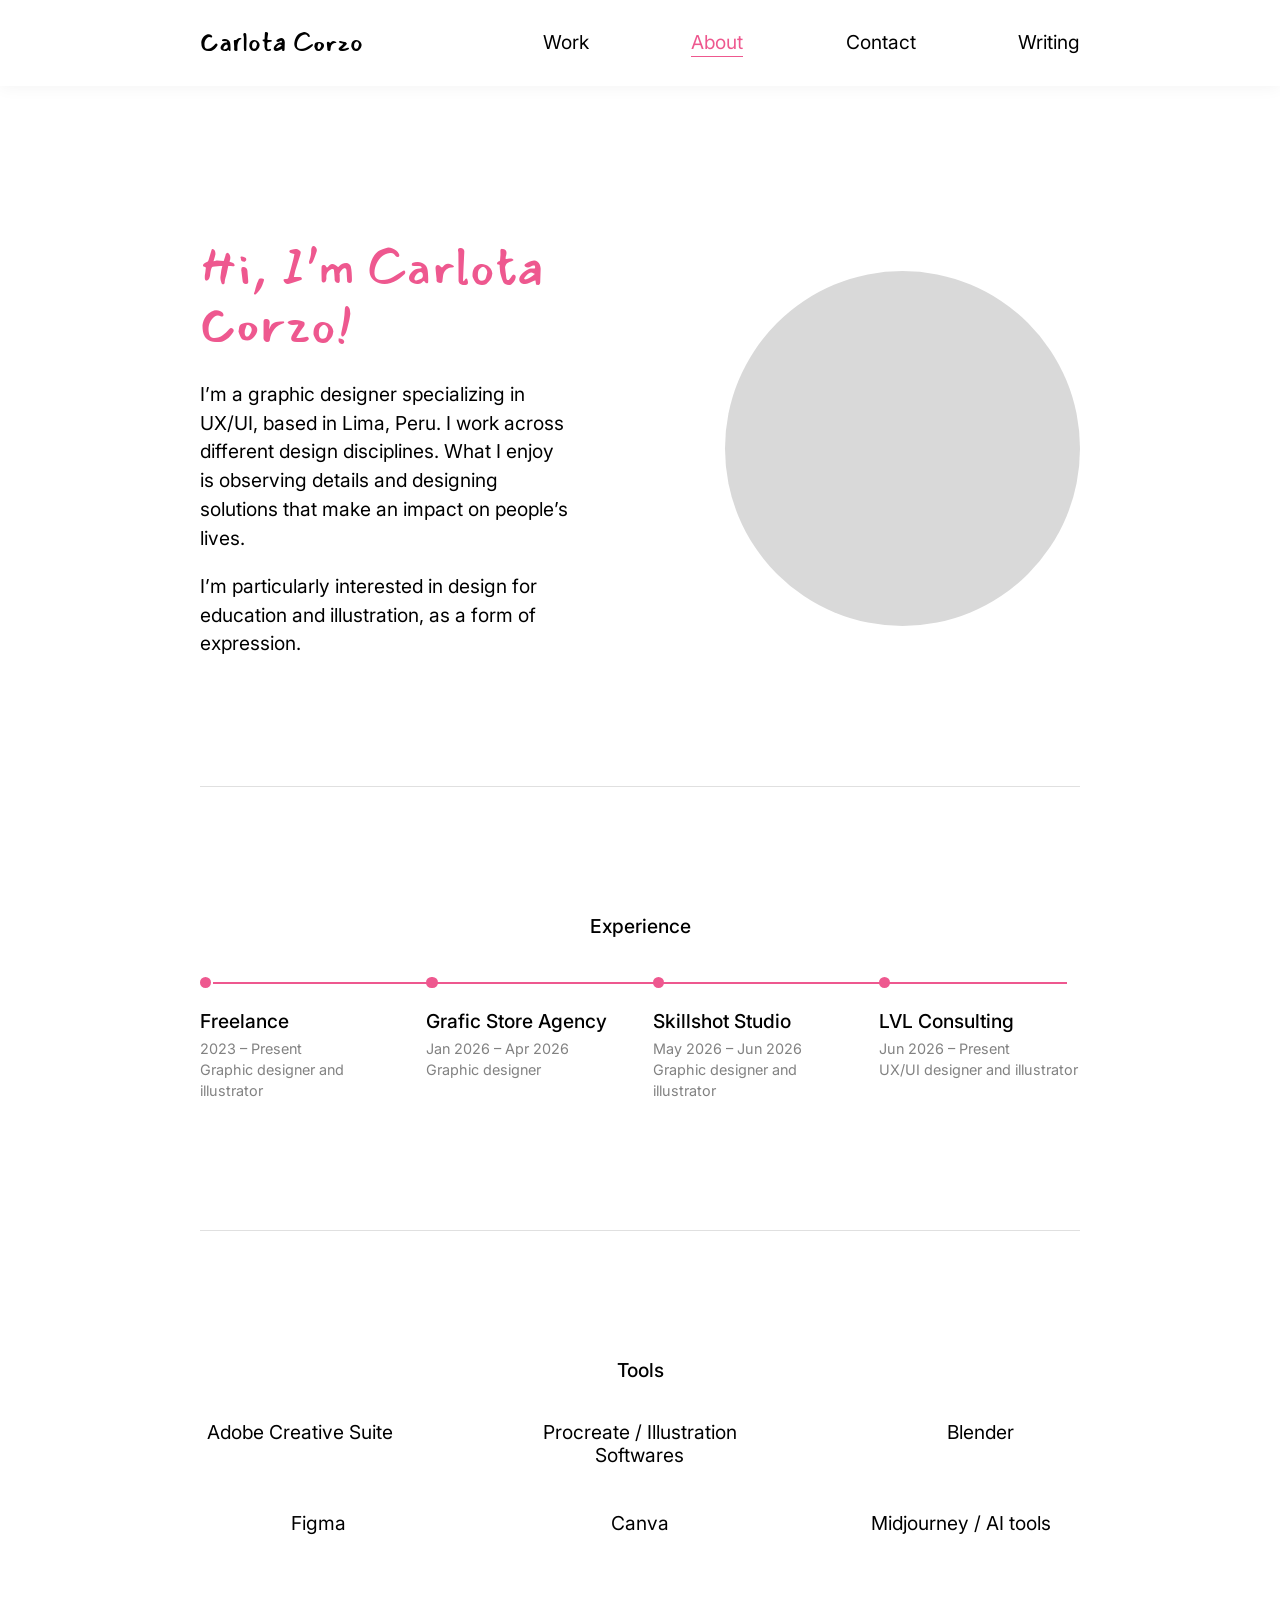
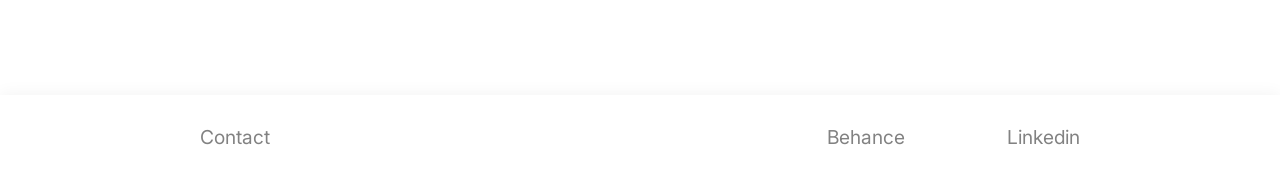
==== commit f5524e3e: "Add files via upload" ====
--- a/about.html
+++ b/about.html
@@ -6,6 +6,20 @@
 
   <title>About — Carlota Corzo</title>
   <meta name="description" content="Carlota Corzo is a graphic designer specializing in UX/UI, based in Lima, Peru. Interested in design for education and illustration.">
+
+  <!-- CÓMO SE VE EL ENLACE AL COMPARTIRLO
+       Esto es lo que WhatsApp, LinkedIn, Instagram o Slack leen
+       cuando pegas la dirección: el título, la descripción y la
+       imagen de la tarjeta. Sin esto sale el link pelado. -->
+  <meta property="og:type" content="website">
+  <meta property="og:title" content="About — Carlota Corzo">
+  <meta property="og:description" content="Graphic designer specializing in UX/UI, based in Lima, Peru. Interested in design for education and illustration.">
+  <meta property="og:url" content="https://carlotacorzo.netlify.app/about.html">
+  <meta property="og:image" content="https://carlotacorzo.netlify.app/imagenes/og.jpg">
+  <meta name="twitter:card" content="summary_large_image">
+
+  <!-- El iconito de la pestaña -->
+  <link rel="icon" href="imagenes/favicon.png">
 
   <link rel="preconnect" href="https://fonts.googleapis.com">
   <link rel="preconnect" href="https://fonts.gstatic.com" crossorigin>
--- a/css/estilos.css
+++ b/css/estilos.css
@@ -345,7 +345,10 @@
   line-height: 1.8125rem;      /* 29px */
 }
 
-.capacidades p {
+/* :not(.rotulo) excluye al rótulo de esta regla. Sin eso,
+   ".capacidades p" le ganaba a ".rotulo" por ser más
+   específica y los dos salían del mismo tamaño. */
+.capacidades p:not(.rotulo) {
   font-size: 2rem;             /* 32px */
   line-height: 2.4375rem;      /* 39px */
 }
@@ -465,35 +468,63 @@
   flex-shrink: 0;          /* que no se aplasten */
 }
 
-/* El desplegable. Los navegadores le ponen un estilo propio
-   bastante feo, así que lo apagamos con appearance: none y
-   dibujamos la flechita nosotros, con una imagen de fondo. */
+/* EL DESPLEGABLE, que son dos elementos y no uno.
+
+   ⚠️ Por qué: los navegadores tratan los <select> con reglas
+   propias y no sueltan el control del borde, por más que uno
+   se lo pida. Está comprobado en este sitio: el texto cambiaba
+   de color y el borde no.
+
+   La solución, que es la que usan todos los sistemas de diseño:
+   el borde, el redondeo y la flechita van en una CAJA alrededor,
+   y el <select> va transparente y sin borde por dentro. Así el
+   aspecto lo controlamos nosotros y el navegador solo se ocupa
+   de abrir la lista. */
+.filtro-caja {
+  position: relative;
+  display: inline-block;
+  border: 1px solid #CFCFCF;
+  border-radius: 2.5rem;   /* la cápsula */
+  background: var(--papel);
+  transition: border-color 0.18s;
+}
+
+.filtro-caja:hover { border-color: var(--rosa); }
+
+/* Cuando hay un filtro puesto, el control se pone rosa.
+   La clase la agrega el JavaScript. */
+.filtro-caja.activo { border-color: var(--rosa); }
+
+.filtro-caja.activo .filtro-select { color: var(--rosa); }
+
+/* La flechita, dibujada con un SVG dentro del propio CSS.
+   Va en la caja y no en el select, y pointer-events: none hace
+   que los clics la atraviesen y lleguen al desplegable. */
+.filtro-caja::after {
+  content: "";
+  position: absolute;
+  right: 1.5rem;
+  top: 50%;
+  width: 14px;
+  height: 9px;
+  margin-top: -4px;
+  pointer-events: none;
+  background: no-repeat center/contain
+    url("data:image/svg+xml;utf8,<svg xmlns='http://www.w3.org/2000/svg' width='14' height='9' viewBox='0 0 14 9' fill='none'><path d='M1 1L7 7L13 1' stroke='%23333' stroke-width='1.6' stroke-linecap='round'/></svg>");
+}
+
 .filtro-select {
   appearance: none;
   -webkit-appearance: none;
   font-family: inherit;
   font-size: 1.5rem;       /* 24px */
   color: var(--tinta);
-  background-color: var(--papel);
-  border: 1px solid #CFCFCF;
-  border-radius: 2.5rem;   /* la cápsula */
+  background: transparent;
+  border: none;
+  outline: none;
   padding: 0.6rem 3.5rem 0.6rem 1.75rem;  /* el hueco de la derecha es para la flecha */
   cursor: pointer;
-
-  /* La flechita, dibujada como un SVG dentro del propio CSS */
-  background-image: url("data:image/svg+xml;utf8,<svg xmlns='http://www.w3.org/2000/svg' width='14' height='9' viewBox='0 0 14 9' fill='none'><path d='M1 1L7 7L13 1' stroke='%23333' stroke-width='1.6' stroke-linecap='round'/></svg>");
-  background-repeat: no-repeat;
-  background-position: right 1.5rem center;
-  transition: border-color 0.18s;
-}
-
-.filtro-select:hover { border-color: var(--rosa); }
-
-/* Cuando hay un filtro puesto, el control se pone rosa.
-   La clase la agrega el JavaScript. */
-.filtro-select.activo {
-  border-color: var(--rosa);
-  color: var(--rosa);
+  transition: color 0.18s;
 }
 
 /* "Clear filters" es un botón, no un enlace: ejecuta una acción
@@ -1181,7 +1212,7 @@
 
   .rotulo { font-size: 16px; }
 
-  .capacidades p { font-size: 20px; line-height: 26px; }
+  .capacidades p:not(.rotulo) { font-size: 20px; line-height: 26px; }
 
   .boton { height: 44px; font-size: 16px; padding: 8px 24px; }
 
@@ -1316,6 +1347,37 @@
   .entrada-bajada { font-size: 15px; }
 
 
+  /* ----- La página de un texto en pantalla angosta ----- */
+
+  .texto-cabecera,
+  .texto-cuerpo { max-width: none; }
+
+  .texto-titulo { font-size: 28px; margin-bottom: 12px; }
+
+  .texto-bajada { font-size: 17px; }
+
+  .texto-fecha { font-size: 13px; }
+
+  .texto-cuerpo { font-size: 17px; line-height: 1.65; }
+
+  .texto-cuerpo p { margin-bottom: 20px; }
+
+  .texto-cuerpo h2 { font-size: 21px; margin: 32px 0 12px; }
+
+  .texto-cuerpo h3 { font-size: 18px; margin: 24px 0 10px; }
+
+
+  /* ----- Las páginas de mensaje en pantalla angosta ----- */
+
+  .mensaje { min-height: 60vh; max-width: none; padding-top: 40px; }
+
+  .mensaje-numero { font-size: 64px; }
+
+  .mensaje h1 { font-size: 28px; }
+
+  .mensaje p { font-size: 16px; margin-bottom: 28px; }
+
+
   /* ----- La página de proyecto en pantalla angosta ----- */
 
   .proyecto-cabecera {
@@ -1364,6 +1426,400 @@
 }
 
 
+/* ============================================================
+   LA PÁGINA DE UN TEXTO
+
+   Acá manda una sola cosa: que se pueda leer cómodo. Por eso
+   la columna es angosta, el texto más grande que en el resto
+   del sitio y los renglones más separados.
+   ============================================================ */
+
+.texto-cabecera {
+  max-width: 54rem;
+  padding: 0 var(--margen);
+}
+
+.texto-fecha {
+  font-size: 1rem;         /* 16px */
+  color: var(--gris);
+  margin-bottom: 1rem;
+}
+
+.texto-titulo {
+  font-size: 3rem;         /* 48px */
+  font-weight: 500;
+  line-height: 1.15;
+  margin-bottom: 1.5rem;
+}
+
+.texto-bajada {
+  font-size: 1.5rem;       /* 24px */
+  line-height: 1.5;
+  color: var(--gris);
+}
+
+/* ------------------------------------------------------------
+   EL CUERPO DEL TEXTO
+
+   ⚠️ Estas reglas se aplican a lo que escribas en el panel.
+   Como ahí no pones clases, el CSS tiene que apuntar a las
+   etiquetas directamente: todos los párrafos, todos los
+   títulos, todas las listas que haya dentro de .texto-cuerpo.
+   ------------------------------------------------------------ */
+.texto-cuerpo {
+  max-width: 44rem;        /* unos 70 caracteres por línea */
+  padding: 0 var(--margen);
+  font-size: 1.375rem;     /* 22px, más grande que el resto */
+  line-height: 1.7;        /* renglones separados: se lee mejor */
+}
+
+.texto-cuerpo p { margin-bottom: 1.75rem; }
+
+.texto-cuerpo h2 {
+  font-size: 2rem;
+  font-weight: 500;
+  line-height: 1.25;
+  margin: 3.5rem 0 1.25rem;
+}
+
+.texto-cuerpo h3 {
+  font-size: 1.5rem;
+  font-weight: 500;
+  margin: 2.5rem 0 1rem;
+}
+
+.texto-cuerpo ul,
+.texto-cuerpo ol {
+  margin: 0 0 1.75rem 1.5rem;
+}
+
+.texto-cuerpo li { margin-bottom: 0.6rem; }
+
+.texto-cuerpo strong { font-weight: 600; }
+
+/* Los enlaces dentro del texto sí van subrayados: en medio de
+   un párrafo, el color solo no basta para distinguirlos. */
+.texto-cuerpo a {
+  color: var(--rosa);
+  text-decoration: underline;
+  text-underline-offset: 0.25em;
+}
+
+/* Una cita */
+.texto-cuerpo blockquote {
+  margin: 2.5rem 0;
+  padding-left: 1.75rem;
+  border-left: 2px solid var(--rosa);
+  color: var(--gris);
+}
+
+.texto-cuerpo img {
+  width: 100%;
+  height: auto;
+  margin: 2.5rem 0;
+}
+
+/* El aviso de que el texto todavía no está escrito */
+.texto-pendiente {
+  color: var(--gris);
+  font-style: italic;
+}
+
+
+/* ============================================================
+   LAS PÁGINAS DE MENSAJE
+   La de error y la de gracias. Las dos son lo mismo: un
+   mensaje corto en medio de la página y una salida clara.
+   ============================================================ */
+
+.mensaje {
+  display: flex;
+  flex-direction: column;
+  align-items: flex-start;
+  justify-content: center;
+  min-height: 42rem;
+  padding: 0 var(--margen);
+  max-width: 50rem;
+}
+
+/* El número grande del 404. Va en Mansalva porque es el único
+   sitio donde un número puede tener gracia.
+
+   ⚠️ Es un <div> y no un <p> a propósito. Si fuera párrafo, la
+   regla ".mensaje p" de abajo le ganaría por ser más específica
+   y lo pintaría gris y chiquito. Ya pasó una vez con el saludo
+   del About: cuando un elemento con clase propia vive dentro de
+   un bloque que estiliza etiquetas sueltas, conviene que no sea
+   esa etiqueta. */
+.mensaje-numero {
+  font-family: 'Mansalva', cursive;
+  font-size: 7rem;
+  line-height: 1;
+  color: var(--rosa);
+  margin-bottom: 1rem;
+}
+
+.mensaje h1 {
+  font-size: 3rem;         /* 48px */
+  font-weight: 400;
+  line-height: 1.15;
+  margin-bottom: 1.25rem;
+}
+
+.mensaje p {
+  font-size: 1.5rem;       /* 24px */
+  line-height: 1.5;
+  color: var(--gris);
+  margin-bottom: 2.5rem;
+}
+
+.mensaje-acciones {
+  display: flex;
+  gap: 1rem;
+  flex-wrap: wrap;
+}
+
+
+/* ============================================================
+   LAS INTERACCIONES
+
+   Todo lo que se mueve al pasar el mouse o al bajar por la
+   página vive acá, junto, para poder ajustarlo de una vez.
+
+   Tres reglas que se siguieron en todo el bloque:
+
+   1. RÁPIDO. Entre 0.18 y 0.3 segundos. Más lento se siente
+      pesado, más rápido no se nota.
+
+   2. SUAVE AL FRENAR. La curva cubic-bezier que se repite
+      hace que el movimiento arranque rápido y frene despacio,
+      como las cosas de verdad. Es lo que lo hace sentir bien
+      y no robótico.
+
+   3. POCO. Dos o tres píxeles de movimiento bastan. Si se nota
+      que algo "saltó", es demasiado.
+   ============================================================ */
+
+
+/* La curva que se usa en todo. Guardada como variable para
+   cambiarla en un solo lugar si hace falta. */
+:root {
+  --curva: cubic-bezier(0.22, 1, 0.36, 1);
+}
+
+
+/* ------------------------------------------------------------
+   I1. LOS BOTONES
+   Se levantan y les crece una sombra, como si se despegaran
+   del papel. Al hacer clic bajan: eso da sensación de que
+   el botón se hunde.
+   ------------------------------------------------------------ */
+.boton {
+  transition: background 0.22s var(--curva),
+              color 0.22s var(--curva),
+              transform 0.22s var(--curva),
+              box-shadow 0.22s var(--curva);
+}
+
+.boton:hover {
+  transform: translateY(-3px);
+  box-shadow: 0 0.5rem 1.25rem rgba(238, 88, 143, 0.28);
+}
+
+/* :active es el instante en que está presionado */
+.boton:active {
+  transform: translateY(-1px);
+  box-shadow: 0 0.2rem 0.6rem rgba(238, 88, 143, 0.22);
+}
+
+
+/* ------------------------------------------------------------
+   I2. LOS ENLACES DEL MENÚ
+   Un subrayado que crece desde la izquierda. No aparece de
+   golpe: se dibuja.
+   ------------------------------------------------------------ */
+.nav-links a {
+  position: relative;
+  padding-bottom: 0.25rem;
+}
+
+.nav-links a::after {
+  content: "";
+  position: absolute;
+  left: 0;
+  bottom: 0;
+  height: 1.5px;
+  width: 100%;
+  background: var(--rosa);
+
+  /* scaleX(0) = invisible porque mide cero de ancho.
+     transform-origin: left = crece desde la izquierda. */
+  transform: scaleX(0);
+  transform-origin: left;
+  transition: transform 0.28s var(--curva);
+}
+
+.nav-links a:hover::after,
+.nav-links a.activo::after {
+  transform: scaleX(1);
+}
+
+
+/* ------------------------------------------------------------
+   I3. EL LOGO
+   Apenas crece. Es un guiño, no un salto.
+   ------------------------------------------------------------ */
+.nav-logo {
+  display: inline-block;
+  transition: transform 0.25s var(--curva), color 0.25s var(--curva);
+}
+
+.nav-logo:hover {
+  transform: scale(1.04);
+  color: var(--rosa);
+}
+
+
+/* ------------------------------------------------------------
+   I4. LAS TARJETAS DE WORK
+   La imagen se levanta, el título se pone rosa y la línea de
+   abajo también. Los tres cambios a la vez hacen que se sienta
+   una sola pieza y no tres cosas sueltas.
+   ------------------------------------------------------------ */
+.pieza-imagen {
+  transition: transform 0.3s var(--curva),
+              box-shadow 0.3s var(--curva);
+}
+
+.pieza:hover .pieza-imagen {
+  transform: translateY(-6px);
+  box-shadow: 0 0.9rem 2rem rgba(0, 0, 0, 0.1);
+}
+
+.pieza-titulo {
+  transition: color 0.25s var(--curva),
+              border-color 0.25s var(--curva);
+}
+
+.pieza:hover .pieza-titulo {
+  color: var(--rosa);
+  border-bottom-color: var(--rosa);
+}
+
+/* La imagen de adentro se agranda un poquito. Como el marco
+   tiene overflow hidden, el efecto es que la foto "respira"
+   dentro de su recuadro sin salirse. */
+.pieza-imagen img {
+  transition: transform 0.45s var(--curva);
+}
+
+.pieza:hover .pieza-imagen img {
+  transform: scale(1.04);
+}
+
+
+/* ------------------------------------------------------------
+   I5. LAS PIEZAS DEL CARRUSEL
+   Se levantan igual que las tarjetas. Y recuerda que el
+   carrusel entero se pausa al pasar el mouse.
+   ------------------------------------------------------------ */
+.marquee-item {
+  transition: transform 0.3s var(--curva),
+              box-shadow 0.3s var(--curva),
+              opacity 0.3s var(--curva);
+}
+
+.marquee-item:hover {
+  transform: translateY(-6px);
+  box-shadow: 0 0.9rem 2rem rgba(0, 0, 0, 0.12);
+  opacity: 1;
+}
+
+
+/* ------------------------------------------------------------
+   I6. LAS IMÁGENES DE UN PROYECTO
+   Apenas se aclaran. Suficiente para que se note que el cursor
+   está encima, sin convertirlo en un carnaval.
+   ------------------------------------------------------------ */
+.galeria figure {
+  transition: transform 0.3s var(--curva);
+}
+
+.galeria figure:hover { transform: translateY(-4px); }
+
+
+/* ------------------------------------------------------------
+   I7. LAS ETIQUETAS Y LOS CAMPOS
+   ------------------------------------------------------------ */
+.proyecto-tags li {
+  transition: border-color 0.22s var(--curva),
+              color 0.22s var(--curva);
+}
+
+.proyecto-tags li:hover {
+  border-color: var(--rosa);
+  color: var(--rosa);
+}
+
+/* El campo de un formulario crece un pelo al seleccionarlo */
+.campo input,
+.campo textarea {
+  transition: border-color 0.2s var(--curva),
+              box-shadow 0.2s var(--curva);
+}
+
+.campo input:focus,
+.campo textarea:focus {
+  box-shadow: 0 0 0 3px rgba(238, 88, 143, 0.12);
+}
+
+
+/* ------------------------------------------------------------
+   I8. LA PÁGINA APARECE AL CARGAR
+   Un desvanecido muy corto. No se percibe como animación:
+   se percibe como que la página "llegó" en vez de aparecer
+   de golpe.
+   ------------------------------------------------------------ */
+@keyframes aparecer {
+  from { opacity: 0; }
+  to   { opacity: 1; }
+}
+
+.pagina { animation: aparecer 0.4s ease-out; }
+
+
+/* ------------------------------------------------------------
+   I9. APARECER AL BAJAR
+
+   Los bloques empiezan invisibles y un poco más abajo de su
+   sitio. Cuando entran en pantalla, el JavaScript les pone la
+   clase "visible" y suben hasta su lugar.
+
+   El JavaScript solo pone una clase; todo el movimiento es de
+   acá. Si se quita este bloque, el sitio sigue funcionando.
+   ------------------------------------------------------------ */
+.revelar {
+  opacity: 0;
+  transform: translateY(24px);
+  transition: opacity 0.6s var(--curva),
+              transform 0.6s var(--curva);
+}
+
+.revelar.visible {
+  opacity: 1;
+  transform: none;
+}
+
+/* Cuando hay varios hermanos, cada uno entra un pelín después
+   que el anterior. Eso es lo que hace que una grilla se sienta
+   viva en vez de aparecer en bloque. */
+.revelar:nth-child(2) { transition-delay: 0.06s; }
+.revelar:nth-child(3) { transition-delay: 0.12s; }
+.revelar:nth-child(4) { transition-delay: 0.18s; }
+.revelar:nth-child(5) { transition-delay: 0.24s; }
+.revelar:nth-child(6) { transition-delay: 0.3s; }
+
+
 /* ------------------------------------------------------------
    12. SI ALGUIEN PIDIÓ MENOS MOVIMIENTO
 
@@ -1374,5 +1830,24 @@
 @media (prefers-reduced-motion: reduce) {
   .marquee-pista { animation: none; }
   html { scroll-behavior: auto; }
-  * { transition-duration: 0.01ms !important; }
-}
+
+  * {
+    transition-duration: 0.01ms !important;
+    animation-duration: 0.01ms !important;
+  }
+
+  /* Los bloques que aparecen al bajar se muestran de una vez,
+     ya en su sitio. Si no, quien tiene esto activado vería
+     huecos vacíos que nunca se llenan. */
+  .revelar {
+    opacity: 1 !important;
+    transform: none !important;
+  }
+
+  /* Y nada se levanta al pasar el mouse */
+  .boton:hover,
+  .pieza:hover .pieza-imagen,
+  .marquee-item:hover,
+  .galeria figure:hover,
+  .nav-logo:hover { transform: none; }
+}
